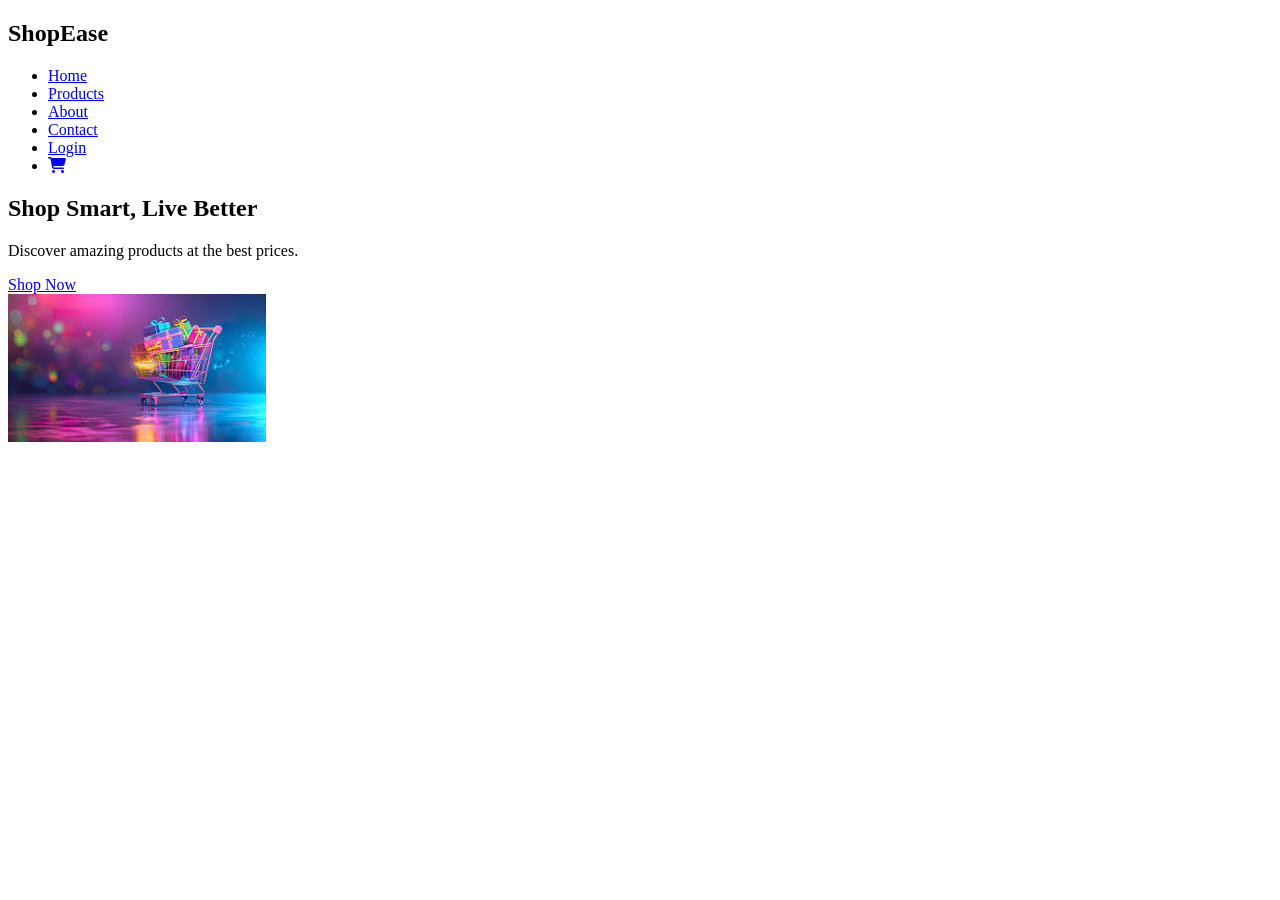
==== index.html @ 712906d6 "create html file" ====
<!doctype html>
<html lang="en">
  <head>
    <meta charset="UTF-8" />
    <meta name="viewport" content="width=device-width, initial-scale=1.0" />

    <title>ShopEase | Online Shopping</title>

    <!-- CSS -->
    <link rel="stylesheet" href="css/style.css" />
    <link rel="stylesheet" href="css/responsive.css" />

    <!-- Font Awesome -->
    <link
      rel="stylesheet"
      href="https://cdnjs.cloudflare.com/ajax/libs/font-awesome/6.6.0/css/all.min.css"
    />
  </head>
  <body>
    <header>
      <nav class="navbar">
        <div class="logo">
          <h2>ShopEase</h2>
        </div>

        <ul class="nav-links">
          <li><a href="index.html">Home</a></li>

          <li><a href="products.html">Products</a></li>

          <li><a href="about.html">About</a></li>

          <li><a href="contact.html">Contact</a></li>

          <li><a href="login.html">Login</a></li>

          <li>
            <a href="cart.html">
              <i class="fa-solid fa-cart-shopping"></i>
            </a>
          </li>
        </ul>
      </nav>
    </header>

    <!-- Hero Section Start -->

<section class="hero">
    <div class="hero-content">
        <h1>Shop Smart, Live Better</h1>
        <p>Discover amazing products at the best prices.</p>
        <a href="products.html">Shop Now</a>
    </div>

    <div class="hero-image">
        <img src="images/banner.jpg" alt="Banner">
    </div>
</section>

    <script src="js/script.js"></script>
  </body>
</html>
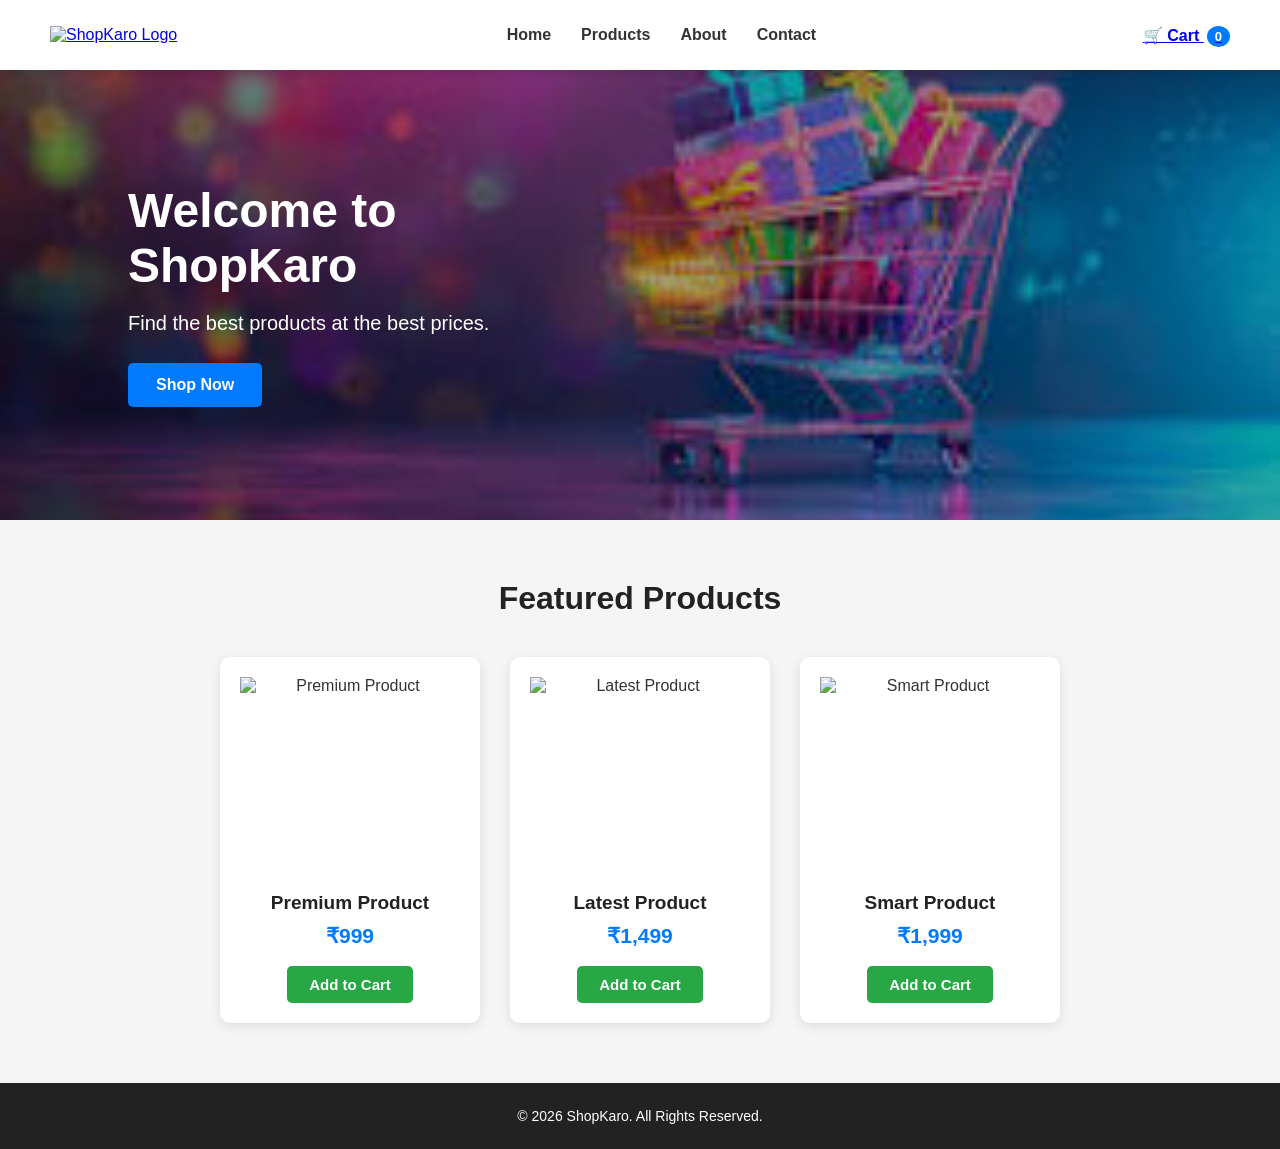
==== commit 54fc04f7: "index and style page refined" ====
--- a/index.html
+++ b/index.html
@@ -1,62 +1,221 @@
-<!doctype html>
+<!DOCTYPE html>
 <html lang="en">
-  <head>
-    <meta charset="UTF-8" />
-    <meta name="viewport" content="width=device-width, initial-scale=1.0" />
-
-    <title>ShopEase | Online Shopping</title>
-
-    <!-- CSS -->
-    <link rel="stylesheet" href="css/style.css" />
-    <link rel="stylesheet" href="css/responsive.css" />
-
-    <!-- Font Awesome -->
-    <link
-      rel="stylesheet"
-      href="https://cdnjs.cloudflare.com/ajax/libs/font-awesome/6.6.0/css/all.min.css"
-    />
-  </head>
-  <body>
+
+<head>
+
+    <meta charset="UTF-8">
+
+    <meta name="viewport" content="width=device-width, initial-scale=1.0">
+
+    <title>ShopKaro - Online Shopping</title>
+
+    <!-- CSS File -->
+    <link rel="stylesheet" href="css/style.css">
+
+</head>
+
+
+<body>
+
+
+    <!-- ================= NAVBAR ================= -->
+
     <header>
-      <nav class="navbar">
+
+        <!-- Logo -->
         <div class="logo">
-          <h2>ShopEase</h2>
-        </div>
-
-        <ul class="nav-links">
-          <li><a href="index.html">Home</a></li>
-
-          <li><a href="products.html">Products</a></li>
-
-          <li><a href="about.html">About</a></li>
-
-          <li><a href="contact.html">Contact</a></li>
-
-          <li><a href="login.html">Login</a></li>
-
-          <li>
+            <a href="index.html">
+                <img src="images/logo.png" alt="ShopKaro Logo">
+            </a>
+        </div>
+
+
+        <!-- Navigation Menu -->
+        <nav>
+
+            <a href="index.html">Home</a>
+
+            <a href="products.html">Products</a>
+
+            <a href="about.html">About</a>
+
+            <a href="contact.html">Contact</a>
+
+        </nav>
+
+
+        <!-- Cart -->
+        <div class="cart">
+
             <a href="cart.html">
-              <i class="fa-solid fa-cart-shopping"></i>
+                🛒 Cart
+                <span id="cart-count">0</span>
             </a>
-          </li>
-        </ul>
-      </nav>
+
+        </div>
+
     </header>
 
-    <!-- Hero Section Start -->
-
-<section class="hero">
-    <div class="hero-content">
-        <h1>Shop Smart, Live Better</h1>
-        <p>Discover amazing products at the best prices.</p>
-        <a href="products.html">Shop Now</a>
-    </div>
-
-    <div class="hero-image">
-        <img src="images/banner.jpg" alt="Banner">
-    </div>
-</section>
-
-    <script src="js/script.js"></script>
-  </body>
+
+
+    <!-- ================= HERO SECTION ================= -->
+
+    <section class="hero">
+
+        <!-- Banner Image -->
+        <img
+            src="images/banner.jpg"
+            alt="ShopKaro Shopping Banner"
+        >
+
+
+        <!-- Hero Content -->
+        <div class="hero-content">
+
+            <h1>
+                Welcome to ShopKaro
+            </h1>
+
+            <p>
+                Find the best products at the best prices.
+            </p>
+
+            <a href="products.html">
+                <button>
+                    Shop Now
+                </button>
+            </a>
+
+        </div>
+
+    </section>
+
+
+
+    <!-- ================= PRODUCTS SECTION ================= -->
+
+    <section class="products">
+
+        <h2>
+            Featured Products
+        </h2>
+
+
+        <div class="product-container">
+
+
+            <!-- ================= PRODUCT 1 ================= -->
+
+            <div class="product-card">
+
+                <img
+                    src="images/product1.jpg"
+                    alt="Premium Product"
+                >
+
+                <h3>
+                    Premium Product
+                </h3>
+
+                <p>
+                    ₹999
+                </p>
+
+                <button onclick="addToCart()">
+                    Add to Cart
+                </button>
+
+            </div>
+
+
+
+            <!-- ================= PRODUCT 2 ================= -->
+
+            <div class="product-card">
+
+                <img
+                    src="images/product2.jpg"
+                    alt="Latest Product"
+                >
+
+                <h3>
+                    Latest Product
+                </h3>
+
+                <p>
+                    ₹1,499
+                </p>
+
+                <button onclick="addToCart()">
+                    Add to Cart
+                </button>
+
+            </div>
+
+
+
+            <!-- ================= PRODUCT 3 ================= -->
+
+            <div class="product-card">
+
+                <img
+                    src="images/product1.jpg"
+                    alt="Smart Product"
+                >
+
+                <h3>
+                    Smart Product
+                </h3>
+
+                <p>
+                    ₹1,999
+                </p>
+
+                <button onclick="addToCart()">
+                    Add to Cart
+                </button>
+
+            </div>
+
+
+        </div>
+
+    </section>
+
+
+
+    <!-- ================= FOOTER ================= -->
+
+    <footer>
+
+        <p>
+            © 2026 ShopKaro. All Rights Reserved.
+        </p>
+
+    </footer>
+
+
+
+    <!-- ================= JAVASCRIPT ================= -->
+
+    <script>
+
+        // Cart Count
+        let cartCount = 0;
+
+
+        // Add Product To Cart
+        function addToCart() {
+
+            cartCount++;
+
+            document.getElementById("cart-count").innerText = cartCount;
+
+        }
+
+    </script>
+
+
+</body>
+
 </html>
--- a/css/style.css
+++ b/css/style.css
@@ -0,0 +1,489 @@
+
+/* =========================================
+   SHOPKARO - STYLE.CSS
+   ========================================= */
+
+
+/* =========================================
+   1. RESET / BASIC SETTINGS
+   ========================================= */
+
+* {
+    margin: 0;
+    padding: 0;
+    box-sizing: border-box;
+}
+
+body {
+    font-family: Arial, Helvetica, sans-serif;
+    background-color: #f5f5f5;
+    color: #333;
+}
+
+
+/* =========================================
+   2. NAVBAR
+   ========================================= */
+
+header {
+    width: 100%;
+    height: 70px;
+
+    background-color: white;
+
+    display: flex;
+    align-items: center;
+    justify-content: space-between;
+
+    padding: 0 50px;
+
+    box-shadow: 0 2px 8px rgba(0, 0, 0, 0.12);
+
+    position: sticky;
+    top: 0;
+    z-index: 1000;
+}
+
+
+/* Logo */
+
+.logo img {
+    width: 130px;
+    height: auto;
+    display: block;
+}
+
+
+/* Navigation */
+
+nav {
+    display: flex;
+    align-items: center;
+    gap: 30px;
+}
+
+nav a {
+    text-decoration: none;
+
+    color: #333;
+
+    font-size: 16px;
+    font-weight: 600;
+
+    transition: 0.3s;
+}
+
+nav a:hover {
+    color: #007bff;
+}
+
+
+/* Cart */
+
+.cart {
+    font-size: 16px;
+    font-weight: bold;
+
+    cursor: pointer;
+}
+
+#cart-count {
+    background-color: #007bff;
+
+    color: white;
+
+    padding: 3px 8px;
+
+    border-radius: 50%;
+
+    font-size: 13px;
+
+    margin-left: 3px;
+}
+
+
+/* =========================================
+   3. HERO SECTION
+   ========================================= */
+
+.hero {
+    width: 100%;
+    height: 450px;
+
+    position: relative;
+
+    overflow: hidden;
+}
+
+
+/* Banner Image */
+
+.hero > img {
+    width: 100%;
+    height: 100%;
+
+    object-fit: cover;
+
+    display: block;
+}
+
+
+/* Dark overlay */
+
+.hero::after {
+    content: "";
+
+    position: absolute;
+
+    top: 0;
+    left: 0;
+
+    width: 100%;
+    height: 100%;
+
+    background: rgba(0, 0, 0, 0.35);
+}
+
+
+/* Hero Content */
+
+.hero-content {
+    position: absolute;
+
+    top: 50%;
+    left: 10%;
+
+    transform: translateY(-50%);
+
+    z-index: 2;
+
+    color: white;
+
+    max-width: 500px;
+}
+
+
+.hero-content h1 {
+    font-size: 48px;
+
+    margin-bottom: 15px;
+
+    font-weight: 700;
+}
+
+
+.hero-content p {
+    font-size: 20px;
+
+    margin-bottom: 25px;
+
+    line-height: 1.5;
+}
+
+
+/* Shop Now Button */
+
+.hero-content button {
+    padding: 13px 28px;
+
+    border: none;
+
+    background-color: #007bff;
+
+    color: white;
+
+    font-size: 16px;
+
+    font-weight: bold;
+
+    border-radius: 5px;
+
+    cursor: pointer;
+
+    transition: 0.3s;
+}
+
+.hero-content button:hover {
+    background-color: #0056b3;
+
+    transform: scale(1.05);
+}
+
+
+/* =========================================
+   4. PRODUCTS SECTION
+   ========================================= */
+
+.products {
+    padding: 60px 50px;
+
+    text-align: center;
+
+    background-color: #f5f5f5;
+}
+
+
+.products h2 {
+    font-size: 32px;
+
+    margin-bottom: 40px;
+
+    color: #222;
+}
+
+
+/* Product Container */
+
+.product-container {
+    display: flex;
+
+    justify-content: center;
+
+    align-items: stretch;
+
+    gap: 30px;
+
+    flex-wrap: wrap;
+}
+
+
+/* =========================================
+   5. PRODUCT CARD
+   ========================================= */
+
+.product-card {
+    width: 260px;
+
+    background-color: white;
+
+    padding: 20px;
+
+    border-radius: 10px;
+
+    box-shadow: 0 3px 12px rgba(0, 0, 0, 0.10);
+
+    transition: 0.3s;
+
+    display: flex;
+
+    flex-direction: column;
+
+    align-items: center;
+}
+
+
+/* Card Hover */
+
+.product-card:hover {
+    transform: translateY(-8px);
+
+    box-shadow: 0 8px 20px rgba(0, 0, 0, 0.15);
+}
+
+
+/* Product Image */
+
+.product-card img {
+    width: 100%;
+
+    height: 200px;
+
+    object-fit: contain;
+
+    margin-bottom: 15px;
+}
+
+
+/* Product Name */
+
+.product-card h3 {
+    font-size: 19px;
+
+    margin-bottom: 10px;
+
+    color: #222;
+}
+
+
+/* Product Price */
+
+.product-card p {
+    font-size: 21px;
+
+    font-weight: bold;
+
+    color: #007bff;
+
+    margin-bottom: 18px;
+}
+
+
+/* Add To Cart Button */
+
+.product-card button {
+    padding: 10px 22px;
+
+    border: none;
+
+    background-color: #28a745;
+
+    color: white;
+
+    font-size: 15px;
+
+    font-weight: bold;
+
+    border-radius: 5px;
+
+    cursor: pointer;
+
+    transition: 0.3s;
+}
+
+
+.product-card button:hover {
+    background-color: #218838;
+
+    transform: scale(1.05);
+}
+
+
+/* =========================================
+   6. FOOTER
+   ========================================= */
+
+footer {
+    width: 100%;
+
+    padding: 25px;
+
+    background-color: #222;
+
+    color: white;
+
+    text-align: center;
+
+    font-size: 14px;
+}
+
+
+/* =========================================
+   7. RESPONSIVE DESIGN - TABLET
+   ========================================= */
+
+@media (max-width: 900px) {
+
+    header {
+        padding: 0 25px;
+    }
+
+    nav {
+        gap: 15px;
+    }
+
+    nav a {
+        font-size: 14px;
+    }
+
+    .hero {
+        height: 400px;
+    }
+
+    .hero-content h1 {
+        font-size: 38px;
+    }
+
+    .hero-content p {
+        font-size: 18px;
+    }
+
+}
+
+
+/* =========================================
+   8. RESPONSIVE DESIGN - MOBILE
+   ========================================= */
+
+@media (max-width: 600px) {
+
+    header {
+        height: auto;
+
+        min-height: 70px;
+
+        padding: 15px 20px;
+
+        flex-wrap: wrap;
+
+        gap: 15px;
+    }
+
+
+    .logo img {
+        width: 110px;
+    }
+
+
+    nav {
+        order: 3;
+
+        width: 100%;
+
+        justify-content: center;
+
+        gap: 15px;
+    }
+
+
+    nav a {
+        font-size: 13px;
+    }
+
+
+    .cart {
+        font-size: 14px;
+    }
+
+
+    .hero {
+        height: 350px;
+    }
+
+
+    .hero-content {
+        left: 7%;
+
+        right: 7%;
+
+        max-width: none;
+    }
+
+
+    .hero-content h1 {
+        font-size: 32px;
+    }
+
+
+    .hero-content p {
+        font-size: 16px;
+    }
+
+
+    .products {
+        padding: 40px 15px;
+    }
+
+
+    .products h2 {
+        font-size: 28px;
+    }
+
+
+    .product-card {
+        width: 100%;
+
+        max-width: 300px;
+    }
+
+}
+
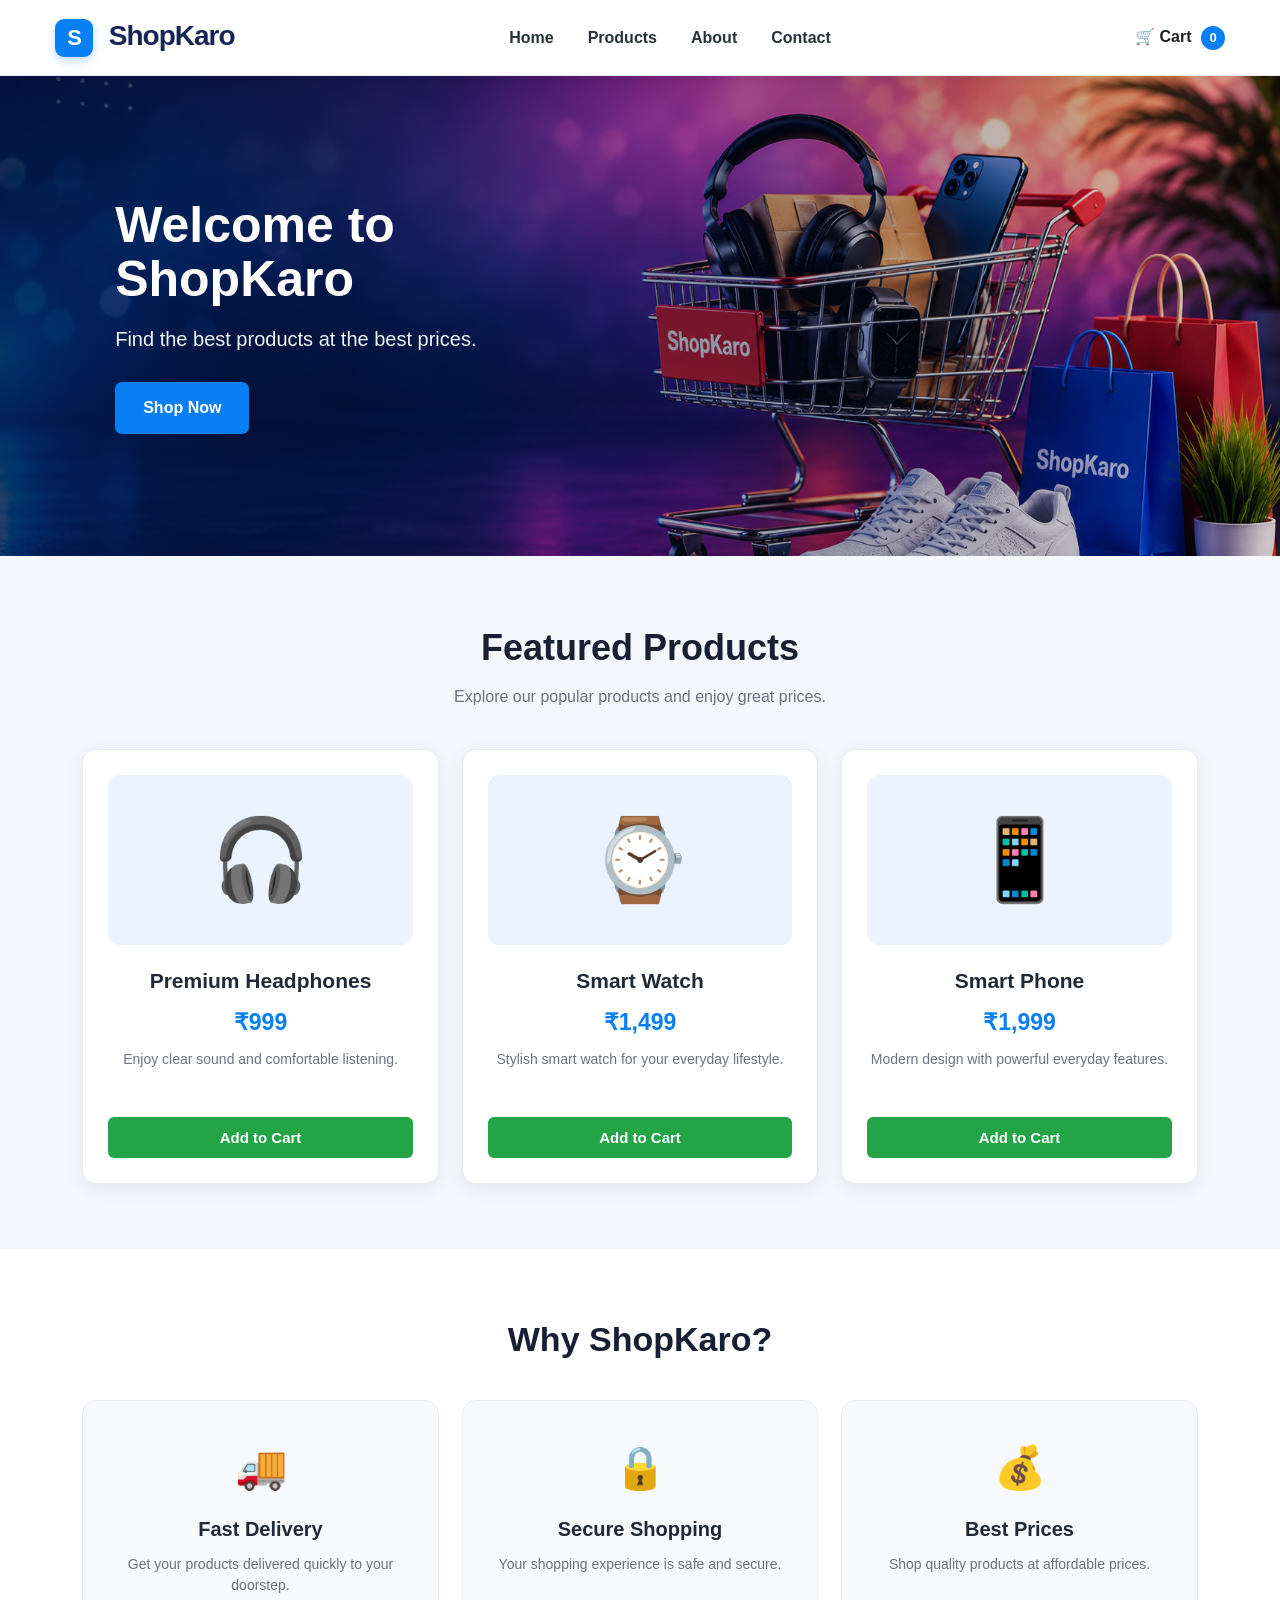
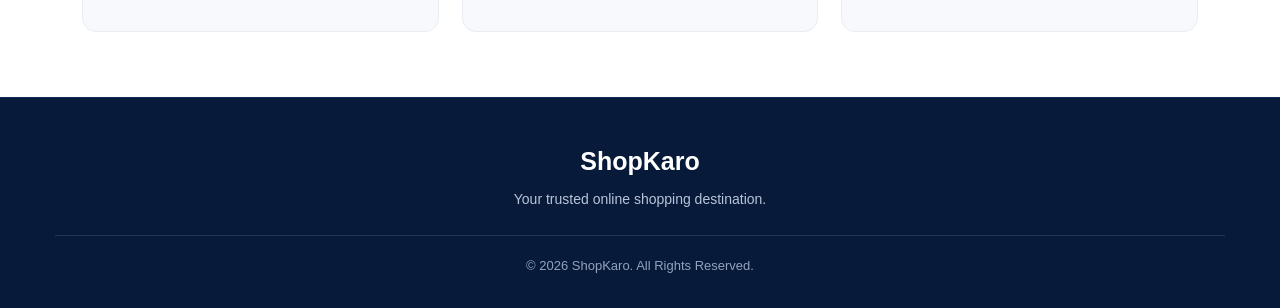
==== commit c8e0eb3c: "Updated project files" ====
--- a/index.html
+++ b/index.html
@@ -2,37 +2,32 @@
 <html lang="en">
 
 <head>
-
     <meta charset="UTF-8">
 
     <meta name="viewport" content="width=device-width, initial-scale=1.0">
 
     <title>ShopKaro - Online Shopping</title>
 
-    <!-- CSS File -->
+    <!-- CSS -->
     <link rel="stylesheet" href="css/style.css">
-
 </head>
 
-
 <body>
 
-
     <!-- ================= NAVBAR ================= -->
 
     <header>
 
-        <!-- Logo -->
+        <!-- Logo / Website Name -->
         <div class="logo">
             <a href="index.html">
-                <img src="images/logo.png" alt="ShopKaro Logo">
+                ShopKaro
             </a>
         </div>
 
 
-        <!-- Navigation Menu -->
+        <!-- Navigation -->
         <nav>
-
             <a href="index.html">Home</a>
 
             <a href="products.html">Products</a>
@@ -40,7 +35,6 @@
             <a href="about.html">About</a>
 
             <a href="contact.html">Contact</a>
-
         </nav>
 
 
@@ -49,6 +43,7 @@
 
             <a href="cart.html">
                 🛒 Cart
+
                 <span id="cart-count">0</span>
             </a>
 
@@ -57,19 +52,18 @@
     </header>
 
 
-
     <!-- ================= HERO SECTION ================= -->
 
     <section class="hero">
 
-        <!-- Banner Image -->
+        <!-- Your banner image -->
         <img
             src="images/banner.jpg"
             alt="ShopKaro Shopping Banner"
         >
 
 
-        <!-- Hero Content -->
+        <!-- Dark overlay + content -->
         <div class="hero-content">
 
             <h1>
@@ -80,10 +74,8 @@
                 Find the best products at the best prices.
             </p>
 
-            <a href="products.html">
-                <button>
-                    Shop Now
-                </button>
+            <a href="products.html" class="shop-btn">
+                Shop Now
             </a>
 
         </div>
@@ -91,8 +83,7 @@
     </section>
 
 
-
-    <!-- ================= PRODUCTS SECTION ================= -->
+    <!-- ================= FEATURED PRODUCTS ================= -->
 
     <section class="products">
 
@@ -100,121 +91,185 @@
             Featured Products
         </h2>
 
+        <p class="section-description">
+            Explore our popular products and enjoy great prices.
+        </p>
+
 
         <div class="product-container">
 
 
-            <!-- ================= PRODUCT 1 ================= -->
+            <!-- PRODUCT 1 -->
 
             <div class="product-card">
 
-                <img
-                    src="images/product1.jpg"
-                    alt="Premium Product"
+                <div class="product-icon">
+                    🎧
+                </div>
+
+                <h3>
+                    Premium Headphones
+                </h3>
+
+                <p class="price">
+                    ₹999
+                </p>
+
+                <p class="product-description">
+                    Enjoy clear sound and comfortable listening.
+                </p>
+
+                <button
+                    onclick="addToCart('Premium Headphones', 999)"
                 >
-
-                <h3>
-                    Premium Product
-                </h3>
-
-                <p>
-                    ₹999
-                </p>
-
-                <button onclick="addToCart()">
                     Add to Cart
                 </button>
 
             </div>
 
 
-
-            <!-- ================= PRODUCT 2 ================= -->
+            <!-- PRODUCT 2 -->
 
             <div class="product-card">
 
-                <img
-                    src="images/product2.jpg"
-                    alt="Latest Product"
+                <div class="product-icon">
+                    ⌚
+                </div>
+
+                <h3>
+                    Smart Watch
+                </h3>
+
+                <p class="price">
+                    ₹1,499
+                </p>
+
+                <p class="product-description">
+                    Stylish smart watch for your everyday lifestyle.
+                </p>
+
+                <button
+                    onclick="addToCart('Smart Watch', 1499)"
                 >
-
-                <h3>
-                    Latest Product
-                </h3>
-
-                <p>
-                    ₹1,499
-                </p>
-
-                <button onclick="addToCart()">
                     Add to Cart
                 </button>
 
             </div>
 
 
-
-            <!-- ================= PRODUCT 3 ================= -->
+            <!-- PRODUCT 3 -->
 
             <div class="product-card">
 
-                <img
-                    src="images/product1.jpg"
-                    alt="Smart Product"
+                <div class="product-icon">
+                    📱
+                </div>
+
+                <h3>
+                    Smart Phone
+                </h3>
+
+                <p class="price">
+                    ₹1,999
+                </p>
+
+                <p class="product-description">
+                    Modern design with powerful everyday features.
+                </p>
+
+                <button
+                    onclick="addToCart('Smart Phone', 1999)"
                 >
-
-                <h3>
-                    Smart Product
-                </h3>
-
-                <p>
-                    ₹1,999
-                </p>
-
-                <button onclick="addToCart()">
                     Add to Cart
                 </button>
 
             </div>
 
-
         </div>
 
     </section>
 
 
+    <!-- ================= WHY SHOPKARO ================= -->
+
+    <section class="features">
+
+        <h2>
+            Why ShopKaro?
+        </h2>
+
+
+        <div class="feature-container">
+
+            <div class="feature-card">
+                <div class="feature-icon">🚚</div>
+
+                <h3>
+                    Fast Delivery
+                </h3>
+
+                <p>
+                    Get your products delivered quickly to your doorstep.
+                </p>
+            </div>
+
+
+            <div class="feature-card">
+                <div class="feature-icon">🔒</div>
+
+                <h3>
+                    Secure Shopping
+                </h3>
+
+                <p>
+                    Your shopping experience is safe and secure.
+                </p>
+            </div>
+
+
+            <div class="feature-card">
+                <div class="feature-icon">💰</div>
+
+                <h3>
+                    Best Prices
+                </h3>
+
+                <p>
+                    Shop quality products at affordable prices.
+                </p>
+            </div>
+
+        </div>
+
+    </section>
+
 
     <!-- ================= FOOTER ================= -->
 
     <footer>
 
-        <p>
-            © 2026 ShopKaro. All Rights Reserved.
-        </p>
+        <div class="footer-content">
+
+            <h3>
+                ShopKaro
+            </h3>
+
+            <p>
+                Your trusted online shopping destination.
+            </p>
+
+            <p class="copyright">
+                © 2026 ShopKaro. All Rights Reserved.
+            </p>
+
+        </div>
 
     </footer>
 
 
-
     <!-- ================= JAVASCRIPT ================= -->
 
-    <script>
-
-        // Cart Count
-        let cartCount = 0;
-
-
-        // Add Product To Cart
-        function addToCart() {
-
-            cartCount++;
-
-            document.getElementById("cart-count").innerText = cartCount;
-
-        }
-
-    </script>
-
+    <script src="js/script.js"></script>
 
 </body>
 
--- a/css/style.css
+++ b/css/style.css
@@ -1,12 +1,12 @@
-
-/* =========================================
-   SHOPKARO - STYLE.CSS
-   ========================================= */
-
-
-/* =========================================
-   1. RESET / BASIC SETTINGS
-   ========================================= */
+/* =========================================================
+   SHOPKARO - MAIN WEBSITE STYLE
+   Header + Footer + Home + Products + Contact
+   ========================================================= */
+
+
+/* =========================================================
+   1. RESET
+   ========================================================= */
 
 * {
     margin: 0;
@@ -14,123 +14,256 @@
     box-sizing: border-box;
 }
 
+html {
+    width: 100%;
+    min-height: 100%;
+}
+
 body {
+    margin: 0;
+    padding: 0;
+
     font-family: Arial, Helvetica, sans-serif;
-    background-color: #f5f5f5;
-    color: #333;
-}
-
-
-/* =========================================
-   2. NAVBAR
-   ========================================= */
+
+    background-color: #f4f7fb;
+
+    color: #1f2937;
+
+    line-height: 1.5;
+}
+
+
+/* =========================================================
+   2. LINKS
+   ========================================================= */
+
+a {
+    text-decoration: none;
+}
+
+button,
+input,
+select,
+textarea {
+    font-family: Arial, Helvetica, sans-serif;
+}
+
+
+/* =========================================================
+   3. HEADER / NAVBAR
+   ========================================================= */
 
 header {
     width: 100%;
-    height: 70px;
-
-    background-color: white;
+    height: 76px;
+
+    background-color: #ffffff;
 
     display: flex;
     align-items: center;
-    justify-content: space-between;
-
-    padding: 0 50px;
-
-    box-shadow: 0 2px 8px rgba(0, 0, 0, 0.12);
-
-    position: sticky;
-    top: 0;
+
+    padding: 0 55px;
+
+    border-bottom: 1px solid #e8edf3;
+
+    box-shadow: 0 3px 12px rgba(0, 0, 0, 0.06);
+
+    position: relative;
+
     z-index: 1000;
 }
 
 
-/* Logo */
-
-.logo img {
-    width: 130px;
-    height: auto;
+/* =========================================================
+   4. SHOPKARO LOGO
+   ========================================================= */
+
+.logo {
     display: block;
-}
-
-
-/* Navigation */
+
+    min-width: 210px;
+}
+
+.logo a {
+    display: inline-block;
+
+    color: #172554;
+
+    font-size: 28px;
+
+    font-weight: 800;
+
+    letter-spacing: -1px;
+
+    line-height: 1;
+}
+
+
+/* Blue shopping bag icon */
+
+.logo a:before {
+    content: "S";
+
+    display: inline-block;
+
+    width: 38px;
+    height: 38px;
+
+    margin-right: 9px;
+
+    background-color: #087ff5;
+
+    color: white;
+
+    border-radius: 9px;
+
+    text-align: center;
+
+    line-height: 38px;
+
+    font-size: 22px;
+
+    font-weight: 800;
+
+    vertical-align: middle;
+
+    box-shadow: 0 4px 10px rgba(8, 127, 245, 0.25);
+}
+
+
+/* Logo blue portion */
+
+.logo a {
+    color: #172554;
+}
+
+.logo a:hover {
+    color: #087ff5;
+}
+
+
+/* =========================================================
+   5. NAVIGATION
+   ========================================================= */
 
 nav {
+    flex: 1;
+
     display: flex;
+
     align-items: center;
-    gap: 30px;
+
+    justify-content: center;
+
+    white-space: nowrap;
 }
 
 nav a {
-    text-decoration: none;
-
-    color: #333;
+    display: inline-block;
+
+    margin: 0 15px;
+
+    color: #263238;
 
     font-size: 16px;
-    font-weight: 600;
-
-    transition: 0.3s;
+
+    font-weight: 700;
+
+    padding: 28px 2px 25px 2px;
+
+    border-bottom: 3px solid transparent;
+
+    transition: all 0.2s ease;
 }
 
 nav a:hover {
-    color: #007bff;
-}
-
-
-/* Cart */
+    color: #087ff5;
+
+    border-bottom-color: #087ff5;
+}
+
+
+/* =========================================================
+   6. CART
+   ========================================================= */
 
 .cart {
+    min-width: 150px;
+
+    text-align: right;
+}
+
+.cart a {
+    color: #202020;
+
     font-size: 16px;
-    font-weight: bold;
-
-    cursor: pointer;
+
+    font-weight: 700;
+}
+
+.cart a:hover {
+    color: #087ff5;
 }
 
 #cart-count {
-    background-color: #007bff;
+    display: inline-block;
+
+    min-width: 24px;
+
+    height: 24px;
+
+    margin-left: 5px;
+
+    padding: 2px 7px;
+
+    border-radius: 50px;
+
+    background-color: #087ff5;
 
     color: white;
 
-    padding: 3px 8px;
-
-    border-radius: 50%;
-
     font-size: 13px;
 
-    margin-left: 3px;
-}
-
-
-/* =========================================
-   3. HERO SECTION
-   ========================================= */
+    font-weight: 800;
+
+    text-align: center;
+
+    line-height: 20px;
+
+    vertical-align: middle;
+}
+
+
+/* =========================================================
+   7. HERO
+   ========================================================= */
 
 .hero {
     width: 100%;
-    height: 450px;
+
+    height: 480px;
 
     position: relative;
 
     overflow: hidden;
-}
-
-
-/* Banner Image */
+
+    background-color: #071b42;
+}
 
 .hero > img {
     width: 100%;
+
     height: 100%;
 
+    display: block;
+
     object-fit: cover;
-
-    display: block;
-}
-
-
-/* Dark overlay */
-
-.hero::after {
+}
+
+
+/* Hero overlay */
+
+.hero:after {
     content: "";
 
     position: absolute;
@@ -141,235 +274,378 @@
     width: 100%;
     height: 100%;
 
-    background: rgba(0, 0, 0, 0.35);
-}
-
-
-/* Hero Content */
+    background:
+        linear-gradient(
+            90deg,
+            rgba(3, 16, 45, 0.72),
+            rgba(3, 16, 45, 0.12)
+        );
+
+    z-index: 1;
+}
+
+
+/* Hero content */
 
 .hero-content {
     position: absolute;
 
     top: 50%;
-    left: 10%;
+
+    left: 9%;
 
     transform: translateY(-50%);
 
     z-index: 2;
 
+    width: 520px;
+
+    max-width: 80%;
+
     color: white;
-
-    max-width: 500px;
-}
-
+}
 
 .hero-content h1 {
-    font-size: 48px;
-
-    margin-bottom: 15px;
-
-    font-weight: 700;
-}
-
+    font-size: 50px;
+
+    line-height: 1.08;
+
+    margin-bottom: 18px;
+
+    font-weight: 800;
+}
 
 .hero-content p {
     font-size: 20px;
 
-    margin-bottom: 25px;
-
-    line-height: 1.5;
-}
-
-
-/* Shop Now Button */
-
-.hero-content button {
-    padding: 13px 28px;
+    margin-bottom: 28px;
+
+    color: #f1f5f9;
+}
+
+.hero-content .shop-btn,
+.hero-content a {
+    display: inline-block;
+
+    padding: 14px 28px;
+
+    border-radius: 7px;
+
+    background-color: #087ff5;
+
+    color: white;
+
+    font-size: 16px;
+
+    font-weight: 700;
 
     border: none;
 
-    background-color: #007bff;
+    transition: all 0.2s ease;
+}
+
+.hero-content .shop-btn:hover,
+.hero-content a:hover {
+    background-color: #0068d9;
+
+    transform: translateY(-2px);
+}
+
+
+/* =========================================================
+   8. HOME PRODUCTS SECTION
+   ========================================================= */
+
+.products {
+    padding: 65px 50px;
+
+    background-color: #f4f7fb;
+
+    text-align: center;
+}
+
+.products h2 {
+    margin-bottom: 10px;
+
+    color: #172033;
+
+    font-size: 36px;
+}
+
+.section-description {
+    margin-bottom: 40px;
+
+    color: #6b7280;
+
+    font-size: 16px;
+}
+
+
+/* Product container */
+
+.product-container {
+    max-width: 1150px;
+
+    margin: 0 auto;
+
+    display: flex;
+
+    justify-content: center;
+
+    align-items: stretch;
+}
+
+
+/* =========================================================
+   9. HOME PRODUCT CARD
+   ========================================================= */
+
+.product-card {
+    width: 31%;
+
+    min-height: 400px;
+
+    margin: 0 1%;
+
+    padding: 25px;
+
+    background-color: white;
+
+    border: 1px solid #e7ebf1;
+
+    border-radius: 14px;
+
+    box-shadow: 0 5px 18px rgba(0, 0, 0, 0.07);
+
+    text-align: center;
+
+    transition: all 0.25s ease;
+}
+
+.product-card:hover {
+    transform: translateY(-5px);
+
+    box-shadow: 0 12px 28px rgba(0, 0, 0, 0.11);
+}
+
+
+/* Product icon */
+
+.product-icon {
+    width: 100%;
+
+    height: 170px;
+
+    margin-bottom: 20px;
+
+    border-radius: 12px;
+
+    background-color: #eaf3ff;
+
+    display: flex;
+
+    align-items: center;
+
+    justify-content: center;
+
+    font-size: 80px;
+}
+
+.product-card h3 {
+    margin-bottom: 8px;
+
+    color: #202938;
+
+    font-size: 21px;
+}
+
+.product-card .price {
+    margin-bottom: 10px;
+
+    color: #087ff5;
+
+    font-size: 23px;
+
+    font-weight: 800;
+}
+
+.product-description {
+    min-height: 48px;
+
+    margin-bottom: 20px;
+
+    color: #6b7280;
+
+    font-size: 14px;
+}
+
+.product-card button {
+    width: 100%;
+
+    padding: 12px 20px;
+
+    border: none;
+
+    border-radius: 6px;
+
+    background-color: #22a447;
 
     color: white;
 
-    font-size: 16px;
-
-    font-weight: bold;
-
-    border-radius: 5px;
+    font-size: 15px;
+
+    font-weight: 700;
 
     cursor: pointer;
-
-    transition: 0.3s;
-}
-
-.hero-content button:hover {
-    background-color: #0056b3;
-
-    transform: scale(1.05);
-}
-
-
-/* =========================================
-   4. PRODUCTS SECTION
-   ========================================= */
-
-.products {
-    padding: 60px 50px;
+}
+
+.product-card button:hover {
+    background-color: #198b3a;
+}
+
+
+/* =========================================================
+   10. WHY SHOPKARO
+   ========================================================= */
+
+.features {
+    padding: 65px 50px;
+
+    background-color: white;
 
     text-align: center;
-
-    background-color: #f5f5f5;
-}
-
-
-.products h2 {
-    font-size: 32px;
-
-    margin-bottom: 40px;
-
-    color: #222;
-}
-
-
-/* Product Container */
-
-.product-container {
+}
+
+.features h2 {
+    margin-bottom: 35px;
+
+    color: #172033;
+
+    font-size: 34px;
+}
+
+.feature-container {
+    max-width: 1150px;
+
+    margin: 0 auto;
+
     display: flex;
 
     justify-content: center;
-
-    align-items: stretch;
-
-    gap: 30px;
-
-    flex-wrap: wrap;
-}
-
-
-/* =========================================
-   5. PRODUCT CARD
-   ========================================= */
-
-.product-card {
-    width: 260px;
-
-    background-color: white;
-
-    padding: 20px;
-
-    border-radius: 10px;
-
-    box-shadow: 0 3px 12px rgba(0, 0, 0, 0.10);
-
-    transition: 0.3s;
-
-    display: flex;
-
-    flex-direction: column;
-
-    align-items: center;
-}
-
-
-/* Card Hover */
-
-.product-card:hover {
-    transform: translateY(-8px);
-
-    box-shadow: 0 8px 20px rgba(0, 0, 0, 0.15);
-}
-
-
-/* Product Image */
-
-.product-card img {
-    width: 100%;
-
-    height: 200px;
-
-    object-fit: contain;
-
+}
+
+.feature-card {
+    width: 31%;
+
+    margin: 0 1%;
+
+    padding: 35px 25px;
+
+    background-color: #f7f9fc;
+
+    border: 1px solid #e8edf3;
+
+    border-radius: 14px;
+
+    text-align: center;
+}
+
+.feature-icon {
     margin-bottom: 15px;
-}
-
-
-/* Product Name */
-
-.product-card h3 {
-    font-size: 19px;
-
+
+    font-size: 42px;
+}
+
+.feature-card h3 {
     margin-bottom: 10px;
 
-    color: #222;
-}
-
-
-/* Product Price */
-
-.product-card p {
-    font-size: 21px;
-
-    font-weight: bold;
-
-    color: #007bff;
-
-    margin-bottom: 18px;
-}
-
-
-/* Add To Cart Button */
-
-.product-card button {
-    padding: 10px 22px;
-
-    border: none;
-
-    background-color: #28a745;
-
-    color: white;
-
-    font-size: 15px;
-
-    font-weight: bold;
-
-    border-radius: 5px;
-
-    cursor: pointer;
-
-    transition: 0.3s;
-}
-
-
-.product-card button:hover {
-    background-color: #218838;
-
-    transform: scale(1.05);
-}
-
-
-/* =========================================
-   6. FOOTER
-   ========================================= */
+    font-size: 20px;
+}
+
+.feature-card p {
+    color: #6b7280;
+
+    font-size: 14px;
+}
+
+
+/* =========================================================
+   11. FOOTER
+   ========================================================= */
 
 footer {
     width: 100%;
 
-    padding: 25px;
-
-    background-color: #222;
+    padding: 45px 55px 25px 55px;
+
+    background-color: #071a3a;
 
     color: white;
 
     text-align: center;
 
+    border-top: 1px solid #0d2b58;
+}
+
+.footer-content {
+    max-width: 1200px;
+
+    margin: 0 auto;
+}
+
+.footer-content h3 {
+    margin-bottom: 8px;
+
+    color: white;
+
+    font-size: 25px;
+
+    font-weight: 800;
+}
+
+.footer-content p {
+    margin-bottom: 8px;
+
+    color: #b8c5d9;
+
     font-size: 14px;
 }
 
-
-/* =========================================
-   7. RESPONSIVE DESIGN - TABLET
-   ========================================= */
+.footer-content .copyright {
+    margin-top: 25px;
+
+    padding-top: 20px;
+
+    border-top: 1px solid rgba(255,255,255,0.12);
+
+    color: #91a3bd;
+
+    font-size: 13px;
+}
+
+
+/* =========================================================
+   12. CONTACT / COMMON FORMS
+   ========================================================= */
+
+input,
+textarea,
+select {
+    outline: none;
+}
+
+input:focus,
+textarea:focus,
+select:focus {
+    border-color: #087ff5;
+
+    box-shadow: 0 0 0 2px rgba(8,127,245,0.10);
+}
+
+
+/* =========================================================
+   13. MOBILE
+   ========================================================= */
 
 @media (max-width: 900px) {
 
@@ -377,12 +653,28 @@
         padding: 0 25px;
     }
 
-    nav {
-        gap: 15px;
+    .logo {
+        min-width: 160px;
+    }
+
+    .logo a {
+        font-size: 22px;
+    }
+
+    .logo a:before {
+        width: 32px;
+        height: 32px;
+        line-height: 32px;
+        font-size: 18px;
     }
 
     nav a {
+        margin: 0 7px;
         font-size: 14px;
+    }
+
+    .cart {
+        min-width: 100px;
     }
 
     .hero {
@@ -390,19 +682,26 @@
     }
 
     .hero-content h1 {
-        font-size: 38px;
-    }
-
-    .hero-content p {
-        font-size: 18px;
-    }
-
-}
-
-
-/* =========================================
-   8. RESPONSIVE DESIGN - MOBILE
-   ========================================= */
+        font-size: 40px;
+    }
+
+    .product-container,
+    .feature-container {
+        display: block;
+    }
+
+    .product-card,
+    .feature-card {
+        width: 90%;
+
+        margin: 0 auto 25px auto;
+    }
+}
+
+
+/* =========================================================
+   14. SMALL MOBILE
+   ========================================================= */
 
 @media (max-width: 600px) {
 
@@ -411,79 +710,83 @@
 
         min-height: 70px;
 
-        padding: 15px 20px;
+        padding: 14px 15px;
 
         flex-wrap: wrap;
-
-        gap: 15px;
-    }
-
-
-    .logo img {
-        width: 110px;
-    }
-
+    }
+
+    .logo {
+        min-width: 0;
+    }
+
+    .logo a {
+        font-size: 21px;
+    }
 
     nav {
         order: 3;
 
         width: 100%;
 
-        justify-content: center;
-
-        gap: 15px;
-    }
-
+        margin-top: 12px;
+
+        border-top: 1px solid #eee;
+
+        padding-top: 8px;
+    }
 
     nav a {
+        margin: 0 6px;
+
+        padding: 6px 0;
+
         font-size: 13px;
-    }
-
+
+        border-bottom: none;
+    }
 
     .cart {
-        font-size: 14px;
-    }
-
+        min-width: 0;
+
+        margin-left: auto;
+    }
 
     .hero {
         height: 350px;
     }
 
-
     .hero-content {
         left: 7%;
 
-        right: 7%;
-
-        max-width: none;
-    }
-
+        width: 86%;
+
+        max-width: 86%;
+    }
 
     .hero-content h1 {
         font-size: 32px;
     }
 
-
     .hero-content p {
         font-size: 16px;
     }
 
-
-    .products {
-        padding: 40px 15px;
-    }
-
-
-    .products h2 {
+    .products,
+    .features {
+        padding: 45px 15px;
+    }
+
+    .products h2,
+    .features h2 {
         font-size: 28px;
     }
 
-
-    .product-card {
+    .product-card,
+    .feature-card {
         width: 100%;
-
-        max-width: 300px;
-    }
-
-}
-
+    }
+
+    footer {
+        padding: 35px 20px 20px 20px;
+    }
+}
